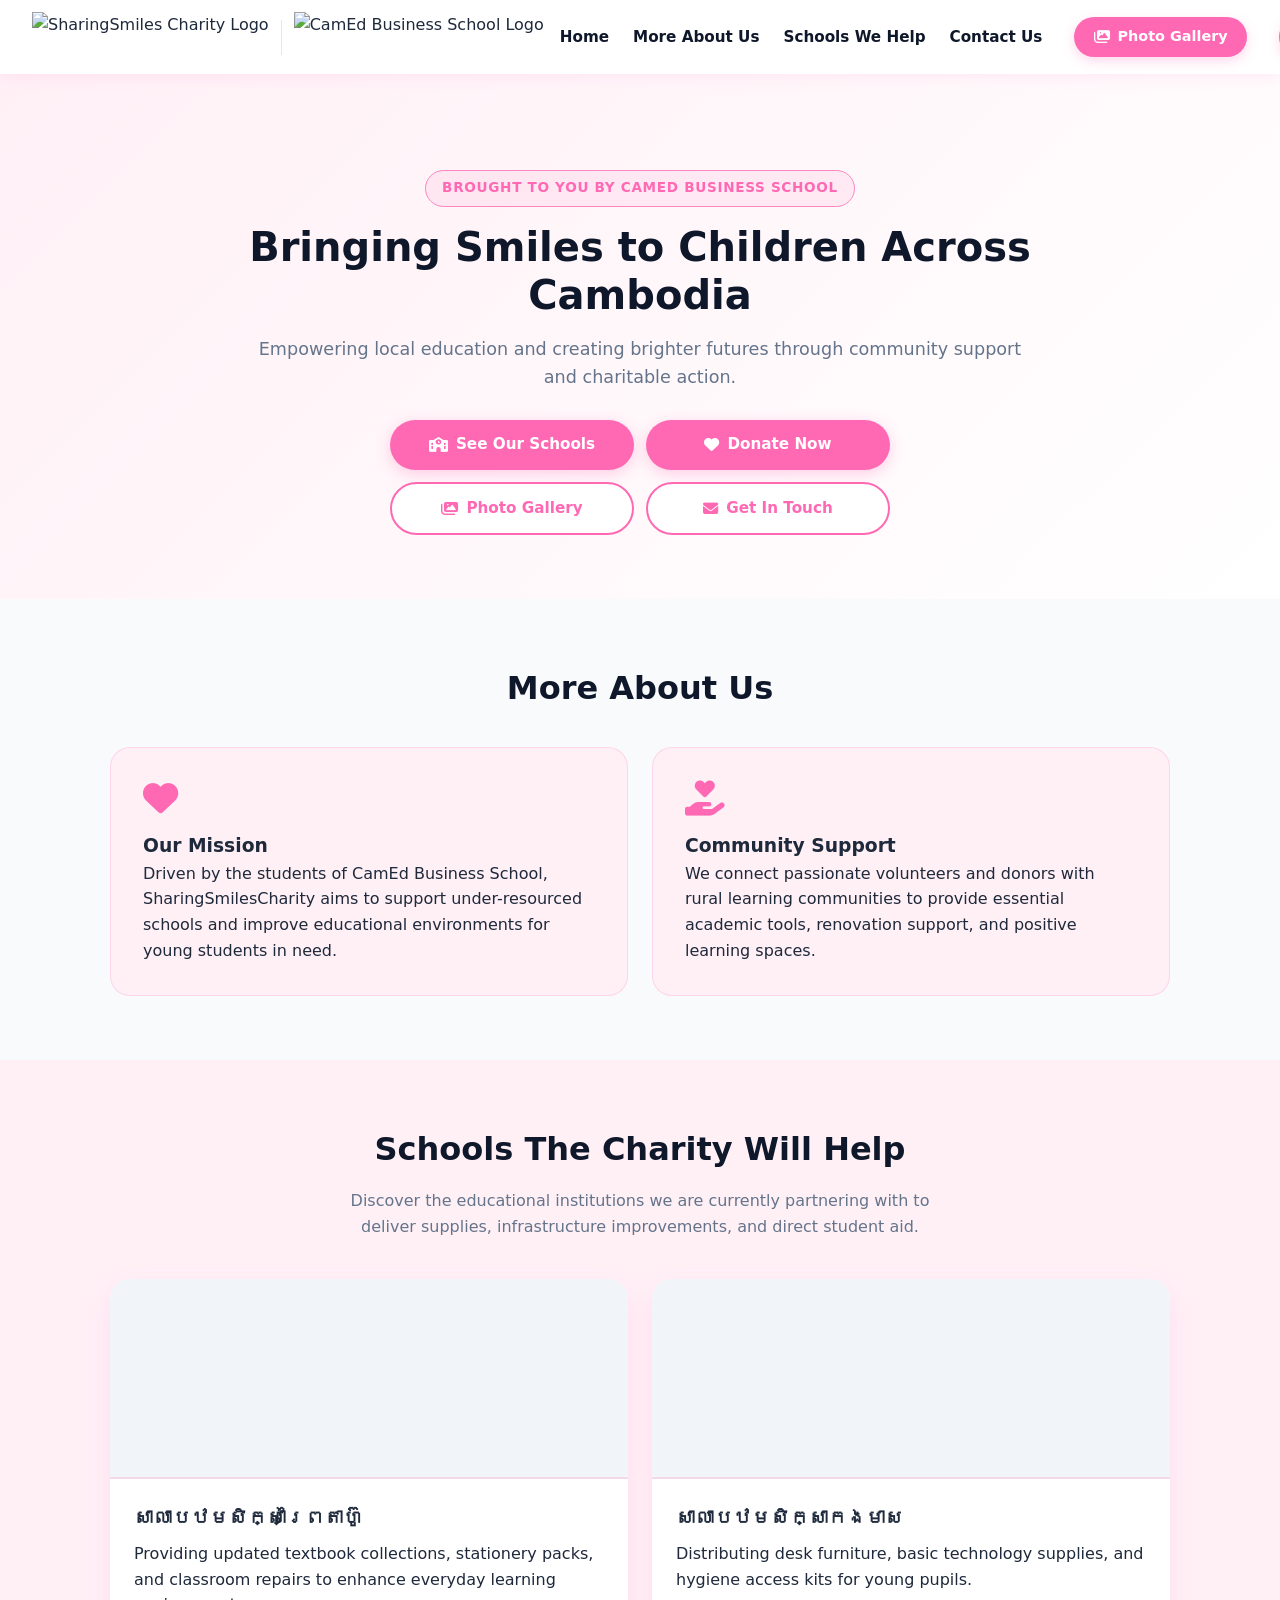
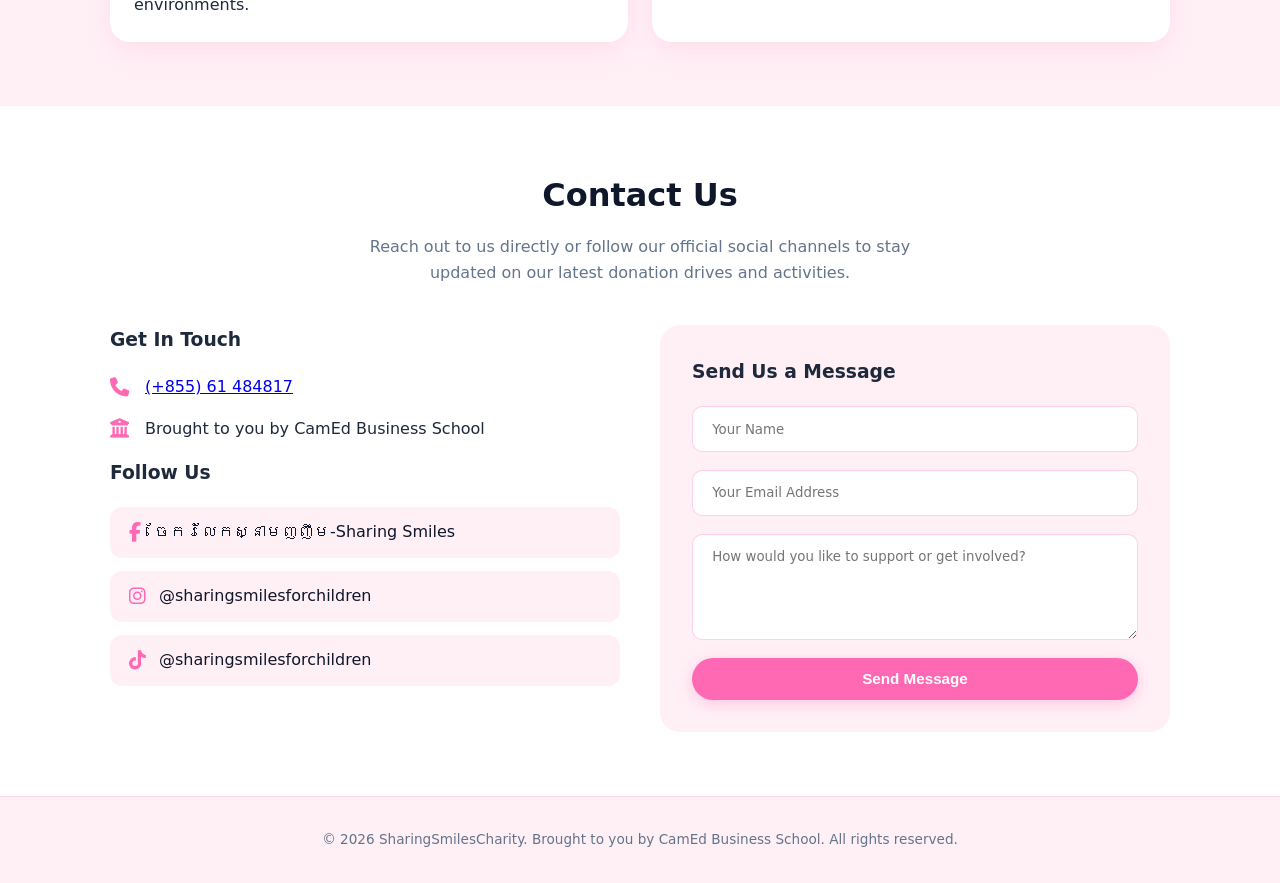
==== index.html @ 5e90d11e "Add files via upload" ====
<!doctype html>
<html lang="en">
    <head>
        <meta charset="UTF-8" />
        <meta name="viewport" content="width=device-width, initial-scale=1.0" />
        <title>SharingSmilesCharity</title>
        <link rel="stylesheet" href="styles.css" />
        <link rel="stylesheet" href="https://cdnjs.cloudflare.com/ajax/libs/font-awesome/6.4.0/css/all.min.css" />
    </head>
    <body>
        <!-- Navigation Bar -->
        <nav class="navbar" aria-label="Main Navigation">
            <div class="logo-container">
                <img src="images/charity-logo.png" alt="SharingSmiles Charity Logo" class="brand-logo" />
                <div class="logo-divider" role="separator"></div>
                <img src="images/camed-logo.png" alt="CamEd Business School Logo" class="brand-logo" />
            </div>

            <button
                class="menu-toggle"
                id="mobileMenuBtn"
                aria-label="Toggle Navigation Menu"
                aria-expanded="false"
                aria-controls="navLinks">
                <i class="fa-solid fa-bars" aria-hidden="true"></i>
            </button>

            <div class="nav-right-container">
                <ul class="nav-links" id="navLinks">
                    <li><a href="#home" class="nav-item">Home</a></li>
                    <li><a href="#about" class="nav-item">More About Us</a></li>
                    <li><a href="#schools" class="nav-item">Schools We Help</a></li>
                    <li><a href="#contact" class="nav-item">Contact Us</a></li>
                </ul>

                <a href="gallery.html" class="btn btn-gallery-nav">
                    <i class="fa-solid fa-images" aria-hidden="true"></i> Photo Gallery
                </a>

                <!-- Updated to match btn-gallery-nav class -->
                <a href="donate.html" class="btn btn-gallery-nav">
                    <i class="fa-solid fa-heart" aria-hidden="true"></i> Donate Now
                </a>
            </div>
        </nav>

        <!-- Hero Header -->
        <header id="home" class="hero">
            <div class="hero-content">
                <span class="badge">Brought to you by CamEd Business School</span>
                <h1>Bringing Smiles to Children Across Cambodia</h1>
                <p>
                    Empowering local education and creating brighter futures through community support and charitable
                    action.
                </p>

                <!-- Updated Hero Action Buttons -->
                <div class="hero-btns">
                    <a href="#schools" class="btn btn-primary">
                        <i class="fa-solid fa-school" aria-hidden="true"></i> See Our Schools
                    </a>
                    <a href="donate.html" class="btn btn-primary">
                        <i class="fa-solid fa-heart" aria-hidden="true"></i> Donate Now
                    </a>
                    <a href="gallery.html" class="btn btn-secondary">
                        <i class="fa-solid fa-images" aria-hidden="true"></i> Photo Gallery
                    </a>
                    <a href="#contact" class="btn btn-secondary">
                        <i class="fa-solid fa-envelope" aria-hidden="true"></i> Get In Touch
                    </a>
                </div>
            </div>
        </header>
        <main>
            <!-- About Section -->
            <section id="about" class="section about-section">
                <div class="container">
                    <h2 class="section-title">More About Us</h2>
                    <div class="about-grid">
                        <article class="about-card">
                            <i class="fa-solid fa-heart icon" aria-hidden="true"></i>
                            <h3>Our Mission</h3>
                            <p>
                                Driven by the students of CamEd Business School, SharingSmilesCharity aims to support
                                under-resourced schools and improve educational environments for young students in need.
                            </p>
                        </article>
                        <article class="about-card">
                            <i class="fa-solid fa-hand-holding-heart icon" aria-hidden="true"></i>
                            <h3>Community Support</h3>
                            <p>
                                We connect passionate volunteers and donors with rural learning communities to provide
                                essential academic tools, renovation support, and positive learning spaces.
                            </p>
                        </article>
                    </div>
                </div>
            </section>

            <!-- Schools Section -->
            <section id="schools" class="section schools-section">
                <div class="container">
                    <h2 class="section-title">Schools The Charity Will Help</h2>
                    <p class="section-subtitle">
                        Discover the educational institutions we are currently partnering with to deliver supplies,
                        infrastructure improvements, and direct student aid.
                    </p>

                    <div class="schools-grid">
                        <!-- School Card 1 -->
                        <article class="school-card">
                            <div class="school-map-wrapper">
                                <iframe
                                    title="Location Map for Prei Ta Hoo Primary School"
                                    src="https://www.google.com/maps/embed?pb=!1m18!1m12!1m3!1d499047.20123968844!2d104.06662208906249!3d12.261386400000001!2m3!1f0!2f0!3f0!3m2!1i1024!2i768!4f13.1!3m3!1m2!1s0x310e8df96e8569df%3A0xa2a467a6f35b947f!2z4Z6f4Z624Z6b4Z624Z6U4Z6L4Z6Y4Z6f4Z634Z6A4Z-S4Z6f4Z624Z6W4Z-S4Z6a4Z-C4Z6A4Z6P4Z-S4Z6a4Z6U4Z-L!5e0!3m2!1sen!2skh!4v1788158507342!5m2!1sen!2skh"
                                    width="100%"
                                    height="200"
                                    style="border: 0"
                                    allowfullscreen=""
                                    loading="lazy"
                                    referrerpolicy="strict-origin-when-cross-origin">
                                </iframe>
                            </div>
                            <div class="school-card-body">
                                <h3>សាលាបឋមសិក្សាព្រៃតាហ៊ូ</h3>
                                <p>
                                    Providing updated textbook collections, stationery packs, and classroom repairs to
                                    enhance everyday learning environments.
                                </p>
                            </div>
                        </article>

                        <!-- School Card 2 -->
                        <article class="school-card">
                            <div class="school-map-wrapper">
                                <iframe
                                    title="Location Map for Kang Meas Primary School"
                                    src="https://www.google.com/maps/embed?pb=!1m18!1m12!1m3!1d88251.22346004735!2d104.71483181153035!3d12.167470341973994!2m3!1f0!2f0!3f0!3m2!1i1024!2i768!4f13.1!3m3!1m2!1s0x310e913993fff9c3%3A0xaa217ccc39756f12!2z4Z6f4Z624Z6b4Z624Z6U4Z6L4Z6Y4Z6f4Z634Z6A4Z-S4Z6f4Z62IOGegOGehOGemOGetuGenw!5e0!3m2!1sen!2skh!4v1788158678382!5m2!1sen!2skh"
                                    width="100%"
                                    height="200"
                                    style="border: 0"
                                    allowfullscreen=""
                                    loading="lazy"
                                    referrerpolicy="strict-origin-when-cross-origin">
                                </iframe>
                            </div>
                            <div class="school-card-body">
                                <h3>សាលាបឋមសិក្សាកងមាស</h3>
                                <p>
                                    Distributing desk furniture, basic technology supplies, and hygiene access kits for
                                    young pupils.
                                </p>
                            </div>
                        </article>
                    </div>
                </div>
            </section>

            <!-- Contact Section -->
            <section id="contact" class="section contact-section">
                <div class="container">
                    <h2 class="section-title">Contact Us</h2>
                    <p class="section-subtitle">
                        Reach out to us directly or follow our official social channels to stay updated on our latest
                        donation drives and activities.
                    </p>

                    <div class="contact-grid">
                        <div class="contact-info">
                            <h3>Get In Touch</h3>
                            <div class="info-item">
                                <i class="fa-solid fa-phone" aria-hidden="true"></i>
                                <a href="tel:+85561484817" class="contact-link">(+855) 61 484817</a>
                            </div>
                            <div class="info-item">
                                <i class="fa-solid fa-building-columns" aria-hidden="true"></i>
                                <span>Brought to you by CamEd Business School</span>
                            </div>

                            <h3>Follow Us</h3>
                            <div class="social-links">
                                <a
                                    href="https://web.facebook.com/profile.php?id=61592825173965"
                                    target="_blank"
                                    rel="noopener noreferrer"
                                    class="social-btn">
                                    <i class="fa-brands fa-facebook-f" aria-hidden="true"></i> ចែករំលែកស្នាមញញឹម-Sharing
                                    Smiles
                                </a>
                                <a
                                    href="https://www.instagram.com/sharingsmilesforchildren"
                                    target="_blank"
                                    rel="noopener noreferrer"
                                    class="social-btn">
                                    <i class="fa-brands fa-instagram" aria-hidden="true"></i> @sharingsmilesforchildren
                                </a>
                                <a
                                    href="https://www.tiktok.com/@sharingsmilesforchildren"
                                    target="_blank"
                                    rel="noopener noreferrer"
                                    class="social-btn">
                                    <i class="fa-brands fa-tiktok" aria-hidden="true"></i> @sharingsmilesforchildren
                                </a>
                            </div>
                        </div>

                        <form class="contact-form" id="charityContactForm">
                            <h3>Send Us a Message</h3>
                            <div class="form-group">
                                <label for="name" class="sr-only">Your Name</label>
                                <input type="text" id="name" name="name" placeholder="Your Name" required />
                            </div>
                            <div class="form-group">
                                <label for="email" class="sr-only">Your Email Address</label>
                                <input type="email" id="email" name="email" placeholder="Your Email Address" required />
                            </div>
                            <div class="form-group">
                                <label for="message" class="sr-only"
                                    >How would you like to support or get involved?</label
                                >
                                <textarea
                                    id="message"
                                    name="message"
                                    rows="5"
                                    placeholder="How would you like to support or get involved?"
                                    required></textarea>
                            </div>
                            <button type="submit" class="btn btn-primary btn-full">Send Message</button>
                        </form>
                    </div>
                </div>
            </section>
        </main>

        <!-- Footer -->
        <footer class="footer">
            <p>&copy; 2026 SharingSmilesCharity. Brought to you by CamEd Business School. All rights reserved.</p>
        </footer>

        <!-- Firebase Compatibility SDKs -->
        <script src="https://www.gstatic.com/firebasejs/9.22.1/firebase-app-compat.js"></script>
        <script src="https://www.gstatic.com/firebasejs/9.22.1/firebase-firestore-compat.js"></script>

        <!-- Your Configuration File -->
        <script src="firebase-config.js"></script>
    </body>
</html>
---- styles.css ----
/* ==========================================================================
   1. VARIABLES & RESET
   ========================================================================== */
:root {
    --primary-pink: #ff69b4;
    --dark-pink: #e05297;
    --soft-pink: #fff0f6;
    --accent-pink: #ff85c0;

    --text-dark: #0f172a;
    --text-body: #1e293b;
    --text-muted: #64748b;

    --bg-white: #ffffff;
    --bg-light: #f8fafc;
    --border-color: #e2e8f0;

    --shadow-light: 0 10px 25px rgba(255, 105, 180, 0.12);
    --shadow-card: 0 4px 15px rgba(0, 0, 0, 0.05);
    --shadow-hover: 0 8px 25px rgba(255, 105, 180, 0.15);

    --font-family: "Plus Jakarta Sans", system-ui, -apple-system, BlinkMacSystemFont, "Segoe UI", Roboto, sans-serif;
    --transition: all 0.3s ease;
    --radius-sm: 12px;
    --radius-lg: 20px;
    --radius-pill: 50px;
}

*,
*::before,
*::after {
    margin: 0;
    padding: 0;
    box-sizing: border-box;
}

html {
    scroll-behavior: smooth;
}

body {
    font-family: var(--font-family);
    background-color: var(--bg-light);
    color: var(--text-body);
    line-height: 1.6;
}

/* ==========================================================================
   2. UTILITIES & REUSABLE COMPONENTS
   ========================================================================== */
.container {
    width: 100%;
    max-width: 1100px;
    margin: 0 auto;
    padding: 0 1.25rem;
}

.badge {
    display: inline-block;
    background-color: rgba(255, 105, 180, 0.1);
    color: var(--primary-pink);
    font-weight: 700;
    font-size: 0.85rem;
    padding: 0.4rem 1rem;
    border-radius: var(--radius-pill);
    text-transform: uppercase;
    letter-spacing: 0.05em;
    margin-bottom: 1rem;
    border: 1px solid var(--accent-pink);
}

/* Buttons */
.btn {
    padding: 0.8rem 1.6rem;
    border-radius: var(--radius-pill);
    font-weight: 600;
    font-size: 0.95rem;
    text-decoration: none;
    cursor: pointer;
    border: none;
    display: inline-flex;
    align-items: center;
    justify-content: center;
    gap: 0.5rem;
    white-space: nowrap;
    transition: var(--transition);
}

.btn-primary {
    background-color: var(--primary-pink);
    color: #ffffff;
    box-shadow: 0 4px 15px rgba(255, 105, 180, 0.3);
}

.btn-primary:hover {
    background-color: var(--dark-pink);
    transform: translateY(-2px);
}

.btn-secondary {
    background-color: #ffffff;
    color: var(--primary-pink);
    border: 2px solid var(--primary-pink);
}

.btn-secondary:hover {
    background-color: var(--soft-pink);
}

.btn-secondary-outline {
    border: 2px solid var(--border-color);
    color: #334155;
    background-color: #ffffff;
}

.btn-secondary-outline:hover {
    border-color: var(--primary-pink);
    color: var(--primary-pink);
    transform: translateY(-1px);
}

.btn-gallery-nav {
    background-color: var(--primary-pink);
    color: #ffffff;
    padding: 0.55rem 1.2rem;
    font-size: 0.9rem;
    box-shadow: 0 4px 12px rgba(255, 105, 180, 0.25);
}

.btn-gallery-nav:hover {
    background-color: var(--dark-pink);
    transform: translateY(-2px);
}

.btn-full {
    width: 100%;
}

/* ==========================================================================
   3. NAVIGATION BAR
   ========================================================================== */
.navbar {
    display: flex;
    justify-content: space-between;
    align-items: center;
    padding: 0.75rem 2rem;
    background-color: rgba(255, 255, 255, 0.98);
    position: sticky;
    top: 0;
    backdrop-filter: blur(10px);
    z-index: 1000;
    box-shadow: 0 2px 15px rgba(255, 105, 180, 0.12);
    gap: 1rem;
}

/* Logos */
.logo-container {
    display: flex;
    align-items: center;
    gap: 0.75rem;
    flex-shrink: 0;
}

.brand-logo {
    height: 50px;
    width: auto;
    object-fit: contain;
    transition: transform 0.2s ease;
}

.brand-logo:hover {
    transform: scale(1.05);
}

.camed-logo {
    border-left: 1px solid rgba(0, 0, 0, 0.15);
    padding-left: 0.75rem;
}

.logo-divider {
    width: 1px;
    height: 35px;
    background-color: var(--border-color);
}

.logo-text {
    font-size: 1.25rem;
    font-weight: 700;
    color: var(--text-dark);
    margin-left: 0.25rem;
    white-space: nowrap;
}

.logo-text span {
    color: var(--primary-pink);
}

.menu-toggle {
    display: none;
    background: none;
    border: none;
    font-size: 1.6rem;
    color: var(--primary-pink);
    cursor: pointer;
    padding: 0.5rem;
}

/* Right Menu Container */
.nav-right-container {
    display: flex;
    align-items: center;
    gap: 2rem;
}

.nav-links {
    display: flex;
    list-style: none;
    gap: 1.5rem;
    align-items: center;
}

.nav-links a {
    text-decoration: none;
    color: var(--text-dark);
    font-weight: 600;
    white-space: nowrap;
    font-size: 0.95rem;
    transition: var(--transition);
}

.nav-links a:hover {
    color: var(--primary-pink);
}

/* Navigation Mobile Adaptation */
@media screen and (max-width: 992px) {
    .navbar {
        padding: 0.75rem 1rem;
    }

    .brand-logo {
        height: 36px;
    }

    .logo-text {
        font-size: 1.1rem;
    }

    .menu-toggle {
        display: block;
        z-index: 1001;
    }

    .nav-right-container {
        position: absolute;
        top: 100%;
        left: 0;
        width: 100%;
        background-color: #ffffff;
        flex-direction: column;
        align-items: center;
        padding: 0;
        max-height: 0;
        overflow: hidden;
        transition:
            max-height 0.35s cubic-bezier(0.4, 0, 0.2, 1),
            padding 0.35s ease;
        box-shadow: 0 10px 25px rgba(0, 0, 0, 0.1);
        z-index: 999;
    }

    .nav-right-container.active {
        max-height: 400px;
        padding: 1.5rem 0;
    }

    .nav-links {
        flex-direction: column;
        gap: 1.25rem;
        width: 100%;
        text-align: center;
    }

    /* Specific Override for Gallery Page Header Controls */
    .gallery-body .nav-right-container {
        position: static;
        max-height: none;
        overflow: visible;
        padding: 0;
        box-shadow: none;
        background: transparent;
        width: auto;
        flex-direction: row;
    }

    .gallery-body .nav-right-container .btn {
        padding: 0.4rem 0.85rem;
        font-size: 0.85rem;
    }
}

/* ==========================================================================
   4. HERO SECTIONS
   ========================================================================== */
/* Main Landing Hero */
.hero {
    background: linear-gradient(135deg, var(--soft-pink) 0%, #ffffff 100%);
    padding: 6rem 1.25rem 4rem;
    text-align: center;
}

.hero-content {
    max-width: 800px;
    margin: 0 auto;
}

.hero h1 {
    font-size: 2.5rem;
    color: var(--text-dark);
    margin-bottom: 1rem;
    line-height: 1.2;
}

.hero p {
    font-size: 1.1rem;
    color: var(--text-muted);
    margin-bottom: 1.8rem;
}

.hero-btns {
    display: flex;
    justify-content: center;
    gap: 1rem;
}

/* Gallery Dedicated Hero */
.gallery-hero {
    background: linear-gradient(135deg, #fff5f8 0%, #ffffff 100%);
    padding: 3.5rem 1.5rem 2.5rem;
    text-align: center;
    border-bottom: 1px solid #f1f5f9;
}

.gallery-title {
    font-size: 2.5rem;
    font-weight: 800;
    color: var(--text-dark);
    margin-bottom: 0.5rem;
    letter-spacing: -0.02em;
}

.gallery-description {
    font-size: 1.05rem;
    color: var(--text-muted);
    max-width: 600px;
    margin: 0 auto;
    line-height: 1.6;
}

@media screen and (max-width: 992px) {
    .hero {
        padding: 4rem 1rem 3rem;
    }

    .hero h1 {
        font-size: 1.85rem;
    }

    .hero p {
        font-size: 1rem;
    }

    .hero-btns {
        flex-direction: column;
        gap: 0.8rem;
    }
}

/* ==========================================================================
   5. GENERAL PAGE SECTIONS & GRIDS
   ========================================================================== */
.section {
    padding: 4rem 0;
}

.section-title {
    text-align: center;
    font-size: 2rem;
    color: var(--text-dark);
    margin-bottom: 0.8rem;
}

.section-subtitle {
    text-align: center;
    color: var(--text-muted);
    max-width: 600px;
    margin: 0 auto 2.5rem;
}

.about-grid,
.schools-grid,
.contact-grid {
    display: grid;
    grid-template-columns: repeat(2, 1fr);
    gap: 1.5rem;
    margin-top: 2rem;
}

.contact-grid {
    gap: 2.5rem;
}

/* Cards */
.about-card {
    background-color: var(--soft-pink);
    padding: 2rem;
    border-radius: var(--radius-lg);
    border: 1px solid rgba(255, 105, 180, 0.2);
    transition: var(--transition);
}

.about-card:hover {
    transform: translateY(-5px);
    box-shadow: var(--shadow-light);
}

.about-card .icon {
    font-size: 2.2rem;
    color: var(--primary-pink);
    margin-bottom: 1rem;
}

.schools-section {
    background-color: var(--soft-pink);
}

.school-card {
    background-color: #ffffff;
    border-radius: var(--radius-lg);
    overflow: hidden;
    box-shadow: var(--shadow-light);
    transition: var(--transition);
}

.school-card:hover {
    transform: translateY(-5px);
}

.school-map-wrapper {
    width: 100%;
    height: 200px;
    background-color: #f1f5f9;
    border-bottom: 2px solid rgba(255, 105, 180, 0.2);
}

.school-map-wrapper iframe {
    width: 100%;
    height: 100%;
    border: none;
}

.school-card-body {
    padding: 1.5rem;
}

.school-card-body h3 {
    margin-bottom: 0.5rem;
}

/* Contact Module */
.contact-section {
    background-color: var(--bg-white);
}

.contact-info h3,
.contact-form h3 {
    margin-bottom: 1.2rem;
}

.info-item {
    display: flex;
    align-items: center;
    gap: 1rem;
    margin-bottom: 1rem;
    font-weight: 500;
}

.info-item i {
    color: var(--primary-pink);
    font-size: 1.2rem;
}

.social-links {
    display: flex;
    flex-direction: column;
    gap: 0.8rem;
    margin-top: 1rem;
}

.social-btn {
    display: flex;
    align-items: center;
    gap: 0.8rem;
    padding: 0.8rem 1.2rem;
    background-color: var(--soft-pink);
    color: var(--text-dark);
    text-decoration: none;
    border-radius: var(--radius-sm);
    font-weight: 500;
    transition: var(--transition);
    word-break: break-word;
}

.social-btn i {
    color: var(--primary-pink);
    font-size: 1.2rem;
}

.social-btn:hover {
    background-color: var(--primary-pink);
    color: #ffffff;
}

.social-btn:hover i {
    color: #ffffff;
}

.contact-form {
    background-color: var(--soft-pink);
    padding: 2rem;
    border-radius: var(--radius-lg);
}

.form-group {
    margin-bottom: 1.2rem;
}

.form-group input,
.form-group textarea {
    width: 100%;
    padding: 0.9rem 1.2rem;
    border-radius: 10px;
    border: 1px solid rgba(255, 105, 180, 0.3);
    outline: none;
    font-family: inherit;
}

/* Section Responsive Rules */
@media screen and (max-width: 992px) {
    .section {
        padding: 3rem 0;
    }

    .section-title {
        font-size: 1.6rem;
    }

    .about-grid,
    .schools-grid,
    .contact-grid {
        grid-template-columns: 1fr;
        gap: 1.5rem;
    }

    .about-card,
    .contact-form {
        padding: 1.5rem;
    }
}

/* ==========================================================================
   6. GALLERY MODULE
   ========================================================================== */
.gallery-section {
    padding: 3rem 0;
    background-color: var(--bg-white);
    min-height: 80vh;
}

.gallery-grid {
    display: grid;
    grid-template-columns: repeat(auto-fill, minmax(160px, 1fr));
    gap: 12px;
    padding: 0.5rem 0;
}

@media screen and (min-width: 600px) {
    .gallery-grid {
        grid-template-columns: repeat(auto-fill, minmax(280px, 1fr));
        gap: 20px;
    }
}

.gallery-card {
    position: relative;
    background-color: #ffffff;
    border-radius: var(--radius-sm);
    overflow: hidden;
    box-shadow: var(--shadow-card);
    border: 1px solid var(--border-color);
    cursor: pointer;
    touch-action: manipulation;
    -webkit-tap-highlight-color: transparent;
    transition:
        transform 0.2s ease,
        box-shadow 0.2s ease;
}

.gallery-card:hover {
    transform: translateY(-4px);
    box-shadow: var(--shadow-hover);
}

.gallery-img-wrapper,
.gallery-img-container {
    position: relative;
    width: 100%;
    overflow: hidden;
}

.gallery-img {
    width: 100%;
    height: 180px;
    object-fit: cover;
    display: block;
    transition: transform 0.4s ease;
}

@media screen and (min-width: 600px) {
    .gallery-img {
        height: 240px;
    }
}

.gallery-card:hover .gallery-img {
    transform: scale(1.06);
}

/* Hover Overlay Visual */
.gallery-overlay {
    position: absolute;
    top: 0;
    left: 0;
    width: 100%;
    height: 100%;
    background: rgba(15, 23, 42, 0.4);
    backdrop-filter: blur(2px);
    display: flex;
    align-items: center;
    justify-content: center;
    opacity: 0;
    transition: opacity 0.3s ease;
}

.gallery-card:hover .gallery-overlay {
    opacity: 1;
}

.view-btn {
    background-color: #ffffff;
    color: var(--primary-pink);
    font-weight: 700;
    font-size: 0.85rem;
    padding: 0.6rem 1.25rem;
    border-radius: var(--radius-pill);
    display: flex;
    align-items: center;
    gap: 0.5rem;
    box-shadow: 0 4px 15px rgba(0, 0, 0, 0.1);
}

/* Optional Card Text Area */
.gallery-card-info {
    padding: 1.25rem;
}

.gallery-card-info h3 {
    font-size: 1.1rem;
    font-weight: 700;
    color: var(--text-dark);
    margin-bottom: 0.4rem;
}

.gallery-card-info p {
    font-size: 0.9rem;
    color: var(--text-muted);
    line-height: 1.5;
    margin: 0;
}

/* ==========================================================================
   7. LIGHTBOX MODAL
   ========================================================================== */
.lightbox-modal {
    display: none;
    position: fixed;
    top: 0;
    left: 0;
    width: 100%;
    height: 100%;
    background-color: rgba(15, 23, 42, 0.9);
    backdrop-filter: blur(6px);
    z-index: 2000;
    justify-content: center;
    align-items: center;
    padding: 2rem;
    opacity: 0;
    transition: opacity 0.3s ease;
}

.lightbox-modal.active {
    display: flex !important;
    opacity: 1 !important;
}

.lightbox-content {
    max-width: 90%;
    max-height: 85vh;
    border-radius: var(--radius-sm);
    object-fit: contain;
    box-shadow: 0 10px 30px rgba(0, 0, 0, 0.5);
}

.lightbox-close {
    position: absolute;
    top: 1.5rem;
    right: 2rem;
    color: #ffffff;
    font-size: 2.5rem;
    font-weight: 700;
    cursor: pointer;
    z-index: 2001;
    transition: color 0.2s ease;
}

.lightbox-close:hover {
    color: var(--primary-pink);
}

.lightbox-btn {
    position: absolute;
    top: 50%;
    transform: translateY(-50%);
    background: rgba(255, 255, 255, 0.15);
    border: 1px solid rgba(255, 255, 255, 0.3);
    color: #ffffff;
    font-size: 1.5rem;
    width: 50px;
    height: 50px;
    border-radius: 50%;
    cursor: pointer;
    display: flex;
    align-items: center;
    justify-content: center;
    z-index: 2001;
    transition: all 0.2s ease;
    user-select: none;
}

.lightbox-btn:hover {
    background: rgba(255, 255, 255, 0.35);
    transform: translateY(-50%) scale(1.1);
}

.lightbox-prev {
    left: 20px;
}

.lightbox-next {
    right: 20px;
}

@media screen and (max-width: 600px) {
    .lightbox-btn {
        width: 40px;
        height: 40px;
        font-size: 1.1rem;
    }

    .lightbox-prev {
        left: 10px;
    }

    .lightbox-next {
        right: 10px;
    }
}

.footer {
    text-align: center;
    padding: 2rem 1rem;
    background-color: var(--soft-pink);
    border-top: 1px solid rgba(255, 105, 180, 0.2);
    color: var(--text-muted);
    font-size: 0.85rem;
}

/* --- Lightbox Modal Styles --- */

.lightbox-modal {
    display: none; /* Hidden by default */
    position: fixed;
    top: 0;
    left: 0;
    width: 100vw;
    height: 100vh;
    background-color: rgba(0, 0, 0, 0.88);
    z-index: 99999;
    align-items: center;
    justify-content: center;
}

.lightbox-modal.active {
    display: flex; /* Displayed when active class is added */
}

/* Enlarged Image */
.lightbox-content {
    max-width: 80vw;
    max-height: 80vh;
    object-fit: contain;
    border-radius: 8px;
    z-index: 100000;
    pointer-events: none; /* Ensures clicks pass through image to background */
}

/* Close Button (×) */
.lightbox-close {
    position: absolute;
    top: 20px;
    right: 25px;
    color: #ffffff;
    font-size: 2.8rem;
    font-weight: bold;
    cursor: pointer;
    z-index: 100002;
    user-select: none;
    line-height: 1;
    transition:
        transform 0.2s ease,
        color 0.2s ease;
}

.lightbox-close:hover {
    color: #ff4d4d;
    transform: scale(1.15);
}

/* Previous & Next Navigation Buttons */
.lightbox-btn {
    position: absolute;
    top: 50%;
    transform: translateY(-50%);
    background: rgba(255, 255, 255, 0.2);
    color: #ffffff;
    border: none;
    width: 50px;
    height: 50px;
    border-radius: 50%;
    font-size: 1.5rem;
    cursor: pointer;
    z-index: 100002;
    display: flex;
    align-items: center;
    justify-content: center;
    transition:
        background 0.2s ease,
        transform 0.2s ease;
}

.lightbox-btn:hover {
    background: rgba(255, 255, 255, 0.4);
    transform: translateY(-50%) scale(1.1);
}

.lightbox-prev {
    left: 20px;
}

.lightbox-next {
    right: 20px;
}

/* Ensure inner FontAwesome icons don't block clicks */
.lightbox-btn i {
    pointer-events: none;
}

/* --- Donate Page Styles --- */

.donate-hero {
    padding: 60px 20px 30px;
    text-align: center;
}

.donate-title {
    font-size: 2.5rem;
    font-weight: 800;
    color: #111827;
    margin-top: 10px;
}

.donate-description {
    color: #4b5563;
    max-width: 600px;
    margin: 10px auto 0;
    font-size: 1.1rem;
}

.donate-grid {
    display: grid;
    grid-template-columns: 1.2fr 0.8fr;
    gap: 30px;
    align-items: start;
}

@media (max-width: 850px) {
    .donate-grid {
        grid-template-columns: 1fr;
    }
}

.donate-card,
.info-card {
    background: #ffffff;
    border-radius: 16px;
    padding: 30px;
    box-shadow: 0 10px 30px rgba(0, 0, 0, 0.05);
    border: 1px solid #e5e7eb;
}

.card-title {
    font-size: 1.3rem;
    font-weight: 700;
    margin-bottom: 20px;
    display: flex;
    align-items: center;
    gap: 10px;
}

.amount-selector {
    display: grid;
    grid-template-columns: repeat(4, 1fr);
    gap: 12px;
    margin-bottom: 15px;
}

.amount-btn {
    padding: 12px;
    background: #f3f4f6;
    border: 2px solid transparent;
    border-radius: 10px;
    font-weight: 700;
    font-size: 1.1rem;
    cursor: pointer;
    transition: all 0.2s ease;
}

.amount-btn:hover,
.amount-btn.active {
    background: #eff6ff;
    border-color: #2563eb;
    color: #2563eb;
}

.custom-amount-group {
    position: relative;
    margin-bottom: 25px;
}

.currency-symbol {
    position: absolute;
    left: 15px;
    top: 50%;
    transform: translateY(-50%);
    font-weight: 700;
    color: #6b7280;
}

.custom-amount-group input {
    padding-left: 30px;
}

.form-group {
    margin-bottom: 18px;
    display: flex;
    flex-direction: column;
    gap: 6px;
}

.form-group label {
    font-weight: 600;
    font-size: 0.9rem;
    color: #374151;
}

.form-input {
    width: 100%;
    padding: 12px 16px;
    border: 1px solid #d1d5db;
    border-radius: 10px;
    font-size: 1rem;
    outline: none;
    transition: border-color 0.2s ease;
}

.form-input:focus {
    border-color: #2563eb;
}

.subsection-title {
    font-size: 1rem;
    font-weight: 700;
    margin-bottom: 12px;
    color: #374151;
}

.payment-options {
    display: grid;
    grid-template-columns: 1fr 1fr;
    gap: 12px;
    margin-bottom: 25px;
}

.payment-option {
    display: flex;
    align-items: center;
    gap: 10px;
    padding: 12px 16px;
    border: 2px solid #e5e7eb;
    border-radius: 10px;
    cursor: pointer;
    font-weight: 600;
    transition: all 0.2s ease;
}

.payment-option.active {
    border-color: #2563eb;
    background: #eff6ff;
    color: #2563eb;
}

.payment-option input {
    display: none;
}

.btn-donate-submit {
    width: 100%;
    padding: 16px;
    background: #2563eb;
    color: white;
    border: none;
    border-radius: 10px;
    font-weight: 700;
    font-size: 1.1rem;
    cursor: pointer;
    transition: background 0.2s ease;
    margin-top: 10px;
}

.btn-donate-submit:hover {
    background: #1d4ed8;
}

/* Info Panel / QR Code */
.donate-info-panel {
    display: flex;
    flex-direction: column;
    gap: 20px;
}

.khqr-display {
    text-align: center;
    background: #fafafa;
}

.qr-wrapper {
    margin: 15px auto;
    width: 180px;
    height: 180px;
    background: #ffffff;
    padding: 10px;
    border-radius: 12px;
    box-shadow: 0 4px 12px rgba(0, 0, 0, 0.08);
}

.qr-image {
    width: 100%;
    height: 100%;
    object-fit: contain;
}

.impact-list {
    list-style: none;
    padding: 0;
    margin-top: 12px;
}

.impact-list li {
    margin-bottom: 12px;
    font-size: 0.95rem;
    color: #4b5563;
    display: flex;
    align-items: flex-start;
    gap: 10px;
}

.impact-list i {
    color: #10b981;
    margin-top: 3px;
}

/* Modal */
.donate-modal {
    display: none;
    position: fixed;
    top: 0;
    left: 0;
    width: 100vw;
    height: 100vh;
    background: rgba(0, 0, 0, 0.6);
    z-index: 99999;
    align-items: center;
    justify-content: center;
}

.donate-modal.active {
    display: flex;
}

.donate-modal-content {
    background: white;
    padding: 40px;
    border-radius: 16px;
    max-width: 450px;
    width: 90%;
}

.success-icon {
    font-size: 3.5rem;
    color: #10b981;
    margin-bottom: 15px;
}

/* Navbar & Hero Donate Buttons */
.btn-donate-nav {
    background-color: #2563eb;
    color: #ffffff !important;
    font-weight: 700;
    box-shadow: 0 4px 12px rgba(37, 99, 235, 0.25);
    transition:
        transform 0.2s ease,
        background-color 0.2s ease;
}

.btn-donate-nav:hover {
    background-color: #1d4ed8;
    transform: translateY(-1px);
}

.btn-hero-donate {
    padding: 14px 28px;
    font-size: 1.1rem;
    font-weight: 700;
}

/* Floating Donate Button */
.floating-donate-btn {
    position: fixed;
    bottom: 25px;
    right: 25px;
    background-color: #2563eb;
    color: #ffffff;
    display: flex;
    align-items: center;
    gap: 8px;
    padding: 12px 20px;
    border-radius: 50px;
    font-weight: 700;
    font-size: 1rem;
    text-decoration: none;
    box-shadow: 0 8px 24px rgba(37, 99, 235, 0.4);
    z-index: 999;
    transition:
        transform 0.2s ease,
        background-color 0.2s ease;
}

.floating-donate-btn:hover {
    background-color: #1d4ed8;
    transform: scale(1.05);
}

.floating-donate-btn i {
    font-size: 1.1rem;
    color: #ffffff;
}

@media (max-width: 600px) {
    .floating-donate-btn .btn-text {
        display: none; /* Icon-only on mobile screens */
    }
    .floating-donate-btn {
        padding: 14px;
        border-radius: 50%;
    }
}

.btn-donate-nav {
    background-color: #e63946; /* Accent red/pink */
    color: #ffffff;
    padding: 0.5rem 1rem;
    border-radius: 6px;
    font-weight: 600;
    text-decoration: none;
    display: inline-flex;
    align-items: center;
    gap: 0.5rem;
    transition: background-color 0.2s ease;
}

.btn-donate-nav:hover {
    background-color: #d62828;
}

.hero-btns {
    display: flex;
    flex-wrap: wrap;
    justify-content: center;
    gap: 0.75rem;
    max-width: 500px;
    margin: 0 auto;
}

.hero-btns .btn {
    flex: 1 1 20px; /* Expands evenly on mobile while keeping a min-width */
    justify-content: center;
}

/* --- Order & Staff Page styles (append) --- */
.order-grid {
    display: grid;
    grid-template-columns: 1fr 380px;
    gap: 28px;
    align-items: start;
}

@media (max-width: 980px) {
    .order-grid {
        grid-template-columns: 1fr;
    }
}

.menu-card {
    background: #ffffff;
    border: 1px solid #eef2f7;
    border-radius: 12px;
    padding: 12px;
    box-shadow: 0 6px 18px rgba(0, 0, 0, 0.03);
    display: flex;
    align-items: center;
    justify-content: space-between;
}

.menu-card .muted {
    color: #64748b;
    font-size: 0.92rem;
    margin-top: 4px;
}
.menu-actions {
    display: flex;
    align-items: center;
    gap: 12px;
}
.price {
    font-weight: 700;
    color: #0f172a;
}
.qty-group {
    display: flex;
    gap: 8px;
    align-items: center;
}
.qty-group .item-qty {
    width: 64px;
    padding: 6px 8px;
    border-radius: 8px;
    border: 1px solid #e5e7eb;
}

.cart-panel {
    margin-top: 12px;
    background: #fafafa;
    padding: 12px;
    border-radius: 10px;
    border: 1px solid #e9ecef;
}
.cart-item {
    display: flex;
    justify-content: space-between;
    gap: 12px;
    align-items: center;
    padding: 8px 6px;
    border-bottom: 1px dashed #eef2f7;
}
.cart-item:last-child {
    border-bottom: none;
}
.remove-btn {
    background: transparent;
    border: none;
    color: #ef4444;
    cursor: pointer;
    font-weight: 700;
}

.staff-section .donate-card {
    max-width: 1100px;
    margin: 0 auto;
}

.order-table {
    width: 100%;
    border-collapse: collapse;
}
.order-table th,
.order-table td {
    padding: 8px;
    border-bottom: 1px solid #eef2f7;
    text-align: left;
    font-size: 0.95rem;
    vertical-align: top;
}
.order-status.pending {
    color: #f59e0b;
    font-weight: 700;
}
.order-status.fulfilled {
    color: #10b981;
    font-weight: 700;
}

/* small tweaks so nav doesn't crowd buttons on tiny screens */
@media screen and (max-width: 420px) {
    .nav-right-container {
        gap: 0.4rem;
    }
    .nav-right-container .btn {
        padding: 0.35rem 0.6rem;
        font-size: 0.86rem;
    }
    .menu-toggle {
        z-index: 1002;
    }
}
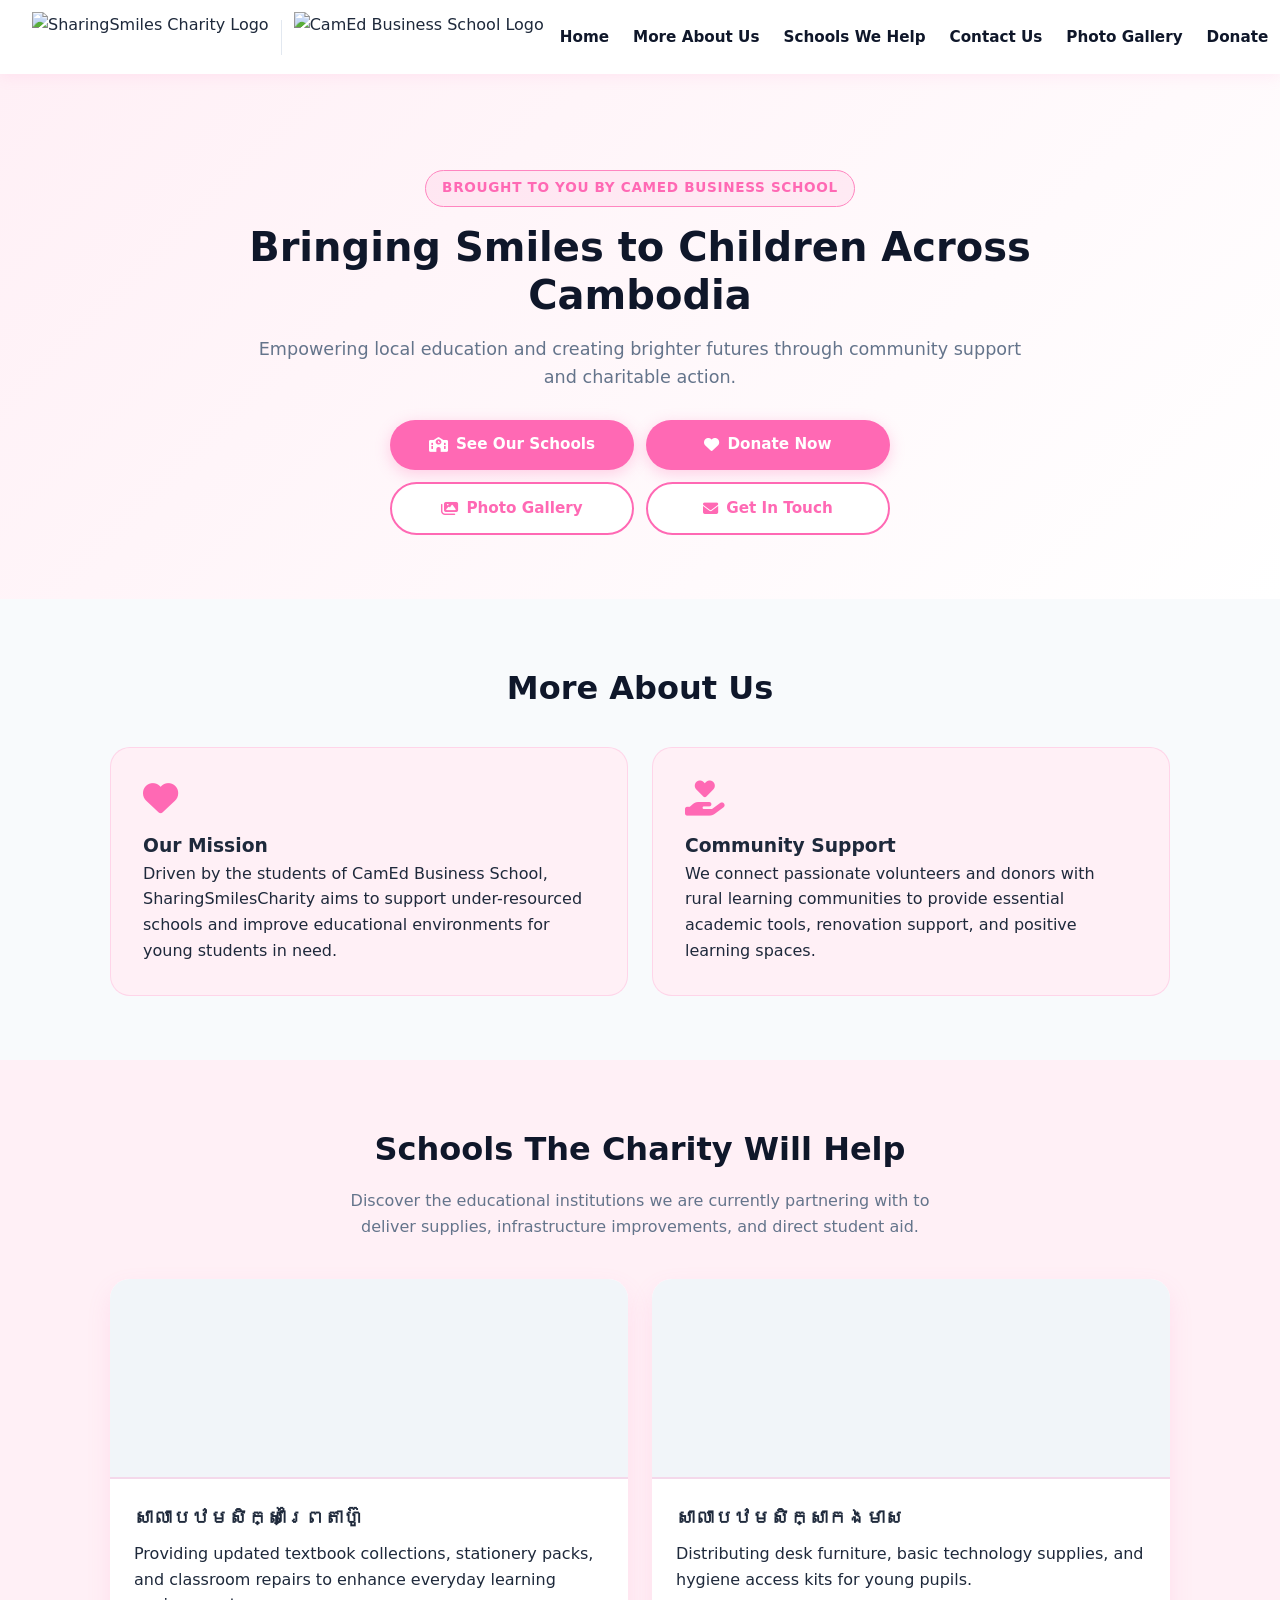
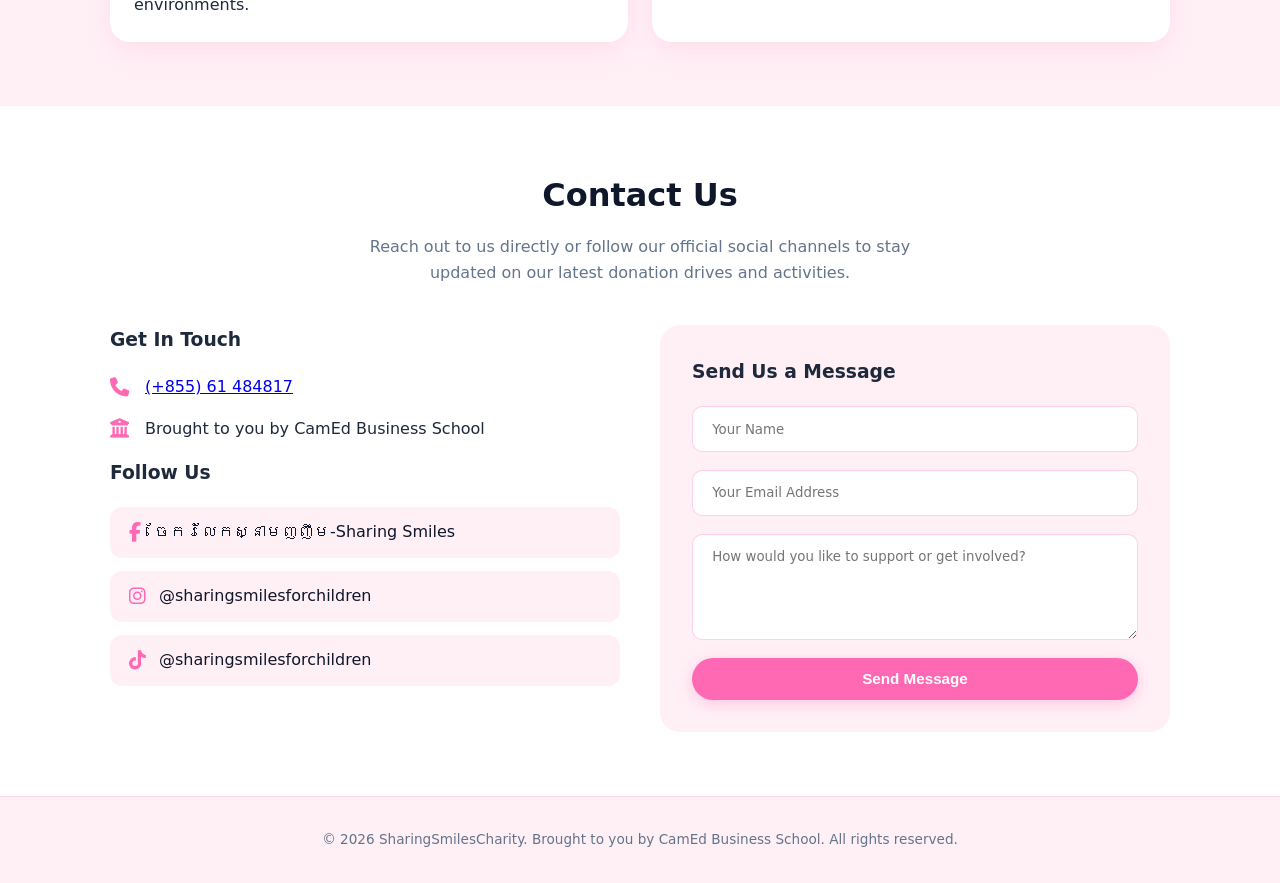
==== commit 03d94bbd: "Add files via upload" ====
--- a/index.html
+++ b/index.html
@@ -8,7 +8,7 @@
         <link rel="stylesheet" href="https://cdnjs.cloudflare.com/ajax/libs/font-awesome/6.4.0/css/all.min.css" />
     </head>
     <body>
-        <!-- Navigation Bar -->
+        <!-- Unified Navigation Bar -->
         <nav class="navbar" aria-label="Main Navigation">
             <div class="logo-container">
                 <img src="images/charity-logo.png" alt="SharingSmiles Charity Logo" class="brand-logo" />
@@ -27,19 +27,25 @@
 
             <div class="nav-right-container">
                 <ul class="nav-links" id="navLinks">
-                    <li><a href="#home" class="nav-item">Home</a></li>
-                    <li><a href="#about" class="nav-item">More About Us</a></li>
-                    <li><a href="#schools" class="nav-item">Schools We Help</a></li>
-                    <li><a href="#contact" class="nav-item">Contact Us</a></li>
+                    <li><a href="index.html#home" class="nav-item">Home</a></li>
+                    <li><a href="index.html#about" class="nav-item">More About Us</a></li>
+                    <li><a href="index.html#schools" class="nav-item">Schools We Help</a></li>
+                    <li><a href="index.html#contact" class="nav-item">Contact Us</a></li>
+                    <li><a href="gallery.html" class="nav-item">Photo Gallery</a></li>
+                    <li><a href="donate.html" class="nav-item">Donate</a></li>
+                    <li><a href="order.html" class="nav-item">Order</a></li>
+                    <li><a href="staff.html" class="nav-item">Staff</a></li>
                 </ul>
 
+                <!-- Secondary CTA Buttons -->
                 <a href="gallery.html" class="btn btn-gallery-nav">
                     <i class="fa-solid fa-images" aria-hidden="true"></i> Photo Gallery
                 </a>
-
-                <!-- Updated to match btn-gallery-nav class -->
                 <a href="donate.html" class="btn btn-gallery-nav">
                     <i class="fa-solid fa-heart" aria-hidden="true"></i> Donate Now
+                </a>
+                <a href="order.html" class="btn btn-gallery-nav">
+                    <i class="fa-solid fa-box" aria-hidden="true"></i> Order
                 </a>
             </div>
         </nav>
@@ -243,5 +249,6 @@
 
         <!-- Your Configuration File -->
         <script src="firebase-config.js"></script>
+        <script src="script.js"></script>
     </body>
-</html>
+</html>
--- a/styles.css
+++ b/styles.css
@@ -281,7 +281,15 @@
         text-align: center;
     }
 
-    /* Specific Override for Gallery Page Header Controls */
+    .gallery-body .nav-right-container .btn {
+        padding: 0.4rem 0.85rem;
+        font-size: 0.85rem;
+    }
+}
+
+/* Make gallery header controls remain inline on desktop only.
+   On small screens the unified mobile menu (hamburger) will be used. */
+@media screen and (min-width: 993px) {
     .gallery-body .nav-right-container {
         position: static;
         max-height: none;
@@ -295,7 +303,7 @@
 
     .gallery-body .nav-right-container .btn {
         padding: 0.4rem 0.85rem;
-        font-size: 0.85rem;
+        font-size: 0.95rem;
     }
 }
 
@@ -1352,4 +1360,4 @@
     .menu-toggle {
         z-index: 1002;
     }
-}
+}
